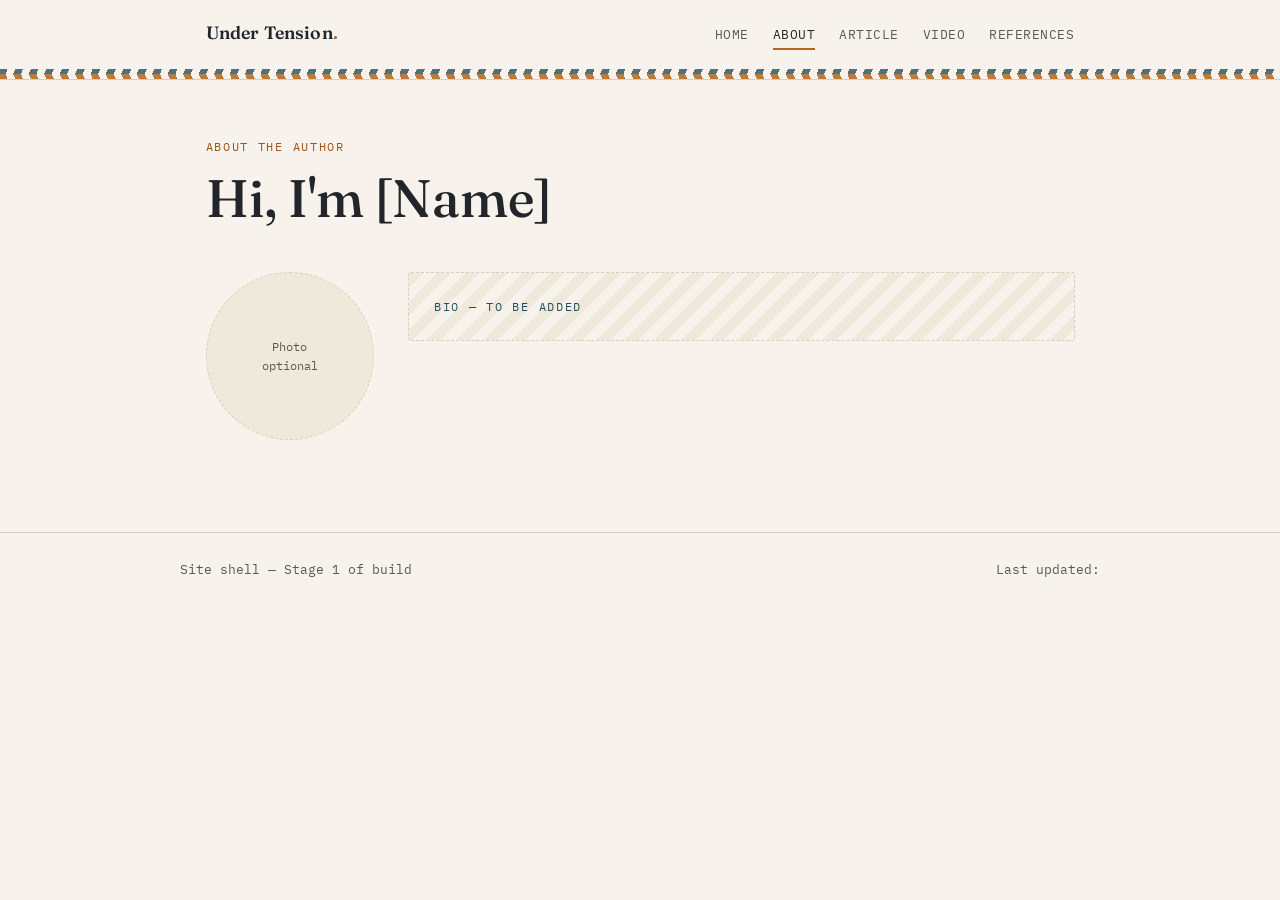
==== about.html @ 56c51f3b "Add files via upload" ====
<!DOCTYPE html>
<html lang="en">
<head>
  <meta charset="UTF-8">
  <meta name="viewport" content="width=device-width, initial-scale=1.0">
  <title>About — Under Tension</title>
  <link rel="preconnect" href="https://fonts.googleapis.com">
  <link href="https://fonts.googleapis.com/css2?family=Fraunces:opsz,wght@9..144,500;9..144,600&family=Inter:wght@400;500;600&family=IBM+Plex+Mono:wght@500&display=swap" rel="stylesheet">
  <link rel="stylesheet" href="styles.css">
</head>
<body>

  <header class="site-header">
    <div class="nav-inner">
      <a class="site-wordmark" href="index.html">Under Tension<span>.</span></a>
      <nav class="site-nav" aria-label="Primary">
        <a href="index.html">Home</a>
        <a href="about.html" aria-current="page">About</a>
        <a href="article.html">Article</a>
        <a href="video.html">Video</a>
        <a href="references.html">References</a>
      </nav>
    </div>
    <div class="rope-rule" role="presentation"></div>
  </header>

  <main>

    <section class="hero" style="padding-bottom: 1rem;">
      <p class="eyebrow">About the Author</p>
      <h1>Hi, I'm [Name]</h1>
    </section>

    <section style="border-top: none; padding-top: 0;">
      <div class="about-grid">

        <!-- Photo optional — remove this block entirely if not using one -->
        <div class="avatar-placeholder">
          Photo<br>optional
        </div>

        <div class="about-text">
          <div class="placeholder">
            <p class="eyebrow" style="margin-bottom: 0;">Bio — to be added</p>
          </div>
        </div>

      </div>
    </section>

  </main>

  <footer class="site-footer">
    <div class="site-footer-inner">
      <span>Site shell — Stage 1 of build</span>
      <span>Last updated: <!-- TODO: date --></span>
    </div>
  </footer>

</body>
</html>
---- styles.css ----
/* ==========================================================================
   Design tokens
   ========================================================================== */
:root {
  --paper:      #F7F3EC;
  --paper-dim:  #EFE9DC;
  --ink:        #22262B;
  --ink-soft:   #565B54;
  --line:       #D8D0BE;
  --teal:       #2D5D6B;
  --teal-dim:   #24505C;
  --rust:       #B5651D;
  --rust-dim:   #9C561A;
  --alert:      #A63B2A;

  --display: "Fraunces", "Iowan Old Style", Georgia, serif;
  --body: "Inter", -apple-system, BlinkMacSystemFont, "Segoe UI", sans-serif;
  --mono: "IBM Plex Mono", "SFMono-Regular", Menlo, monospace;

  --max-w: 920px;
  --radius: 3px;
}

@media (prefers-reduced-motion: no-preference) {
  html { scroll-behavior: smooth; }
}

* { box-sizing: border-box; }

html, body {
  margin: 0;
  padding: 0;
  background: var(--paper);
  color: var(--ink);
  font-family: var(--body);
  font-size: 17px;
  line-height: 1.6;
}

img { max-width: 100%; display: block; }

a { color: var(--teal); text-decoration-thickness: 1.5px; text-underline-offset: 3px; }
a:hover { color: var(--teal-dim); }

a:focus-visible,
button:focus-visible,
input:focus-visible,
textarea:focus-visible {
  outline: 2px solid var(--rust);
  outline-offset: 3px;
}

h1, h2, h3 {
  font-family: var(--display);
  font-weight: 600;
  line-height: 1.15;
  margin: 0 0 0.5em;
  color: var(--ink);
}

h1 { font-size: clamp(2.1rem, 4.5vw, 3.1rem); font-weight: 500; }
h2 { font-size: clamp(1.4rem, 3vw, 1.9rem); }
h3 { font-size: 1.15rem; }

p { margin: 0 0 1.1em; color: var(--ink); }

.eyebrow {
  font-family: var(--mono);
  font-size: 0.72rem;
  letter-spacing: 0.14em;
  text-transform: uppercase;
  color: var(--rust-dim);
  margin: 0 0 0.9em;
}

/* ==========================================================================
   Signature element: woven-rope rule
   used under the nav and between major sections, standing in for the
   climbing rope research that runs through the whole site
   ========================================================================== */
.rope-rule {
  height: 10px;
  width: 100%;
  background-image:
    repeating-linear-gradient(115deg,
      var(--teal) 0px, var(--teal) 7px,
      transparent 7px, transparent 14px),
    repeating-linear-gradient(65deg,
      var(--rust) 0px, var(--rust) 7px,
      transparent 7px, transparent 14px);
  background-size: 100% 5px;
  background-position: top, bottom;
  background-repeat: repeat-x;
  opacity: 0.85;
}

/* ==========================================================================
   Layout shell
   ========================================================================== */
.site-header {
  background: var(--paper);
  position: sticky;
  top: 0;
  z-index: 10;
  border-bottom: 1px solid var(--line);
}

.nav-inner {
  max-width: var(--max-w);
  margin: 0 auto;
  padding: 1.1rem 1.5rem;
  display: flex;
  align-items: baseline;
  justify-content: space-between;
  flex-wrap: wrap;
  gap: 0.75rem;
}

.site-wordmark {
  font-family: var(--display);
  font-size: 1.05rem;
  font-weight: 600;
  color: var(--ink);
  text-decoration: none;
  letter-spacing: 0.01em;
}
.site-wordmark:hover { color: var(--teal); }
.site-wordmark span { color: var(--rust); }

.site-nav { display: flex; gap: 1.4rem; flex-wrap: wrap; }

.site-nav a {
  font-family: var(--mono);
  font-size: 0.78rem;
  letter-spacing: 0.04em;
  text-transform: uppercase;
  color: var(--ink-soft);
  text-decoration: none;
  padding-bottom: 3px;
  border-bottom: 2px solid transparent;
}

.site-nav a:hover,
.site-nav a[aria-current="page"] {
  color: var(--ink);
  border-bottom-color: var(--rust);
}

main { max-width: var(--max-w); margin: 0 auto; padding: 0 1.5rem; }

.hero { padding: 3.4rem 0 2.6rem; }

section { padding: 2.4rem 0; border-top: 1px solid var(--line); }
section:first-of-type { border-top: none; }

.site-footer {
  margin-top: 3rem;
  border-top: 1px solid var(--line);
  padding: 1.6rem 1.5rem 2.4rem;
}
.site-footer-inner {
  max-width: var(--max-w);
  margin: 0 auto;
  font-family: var(--mono);
  font-size: 0.75rem;
  color: var(--ink-soft);
  display: flex;
  justify-content: space-between;
  flex-wrap: wrap;
  gap: 0.5rem;
}

/* ==========================================================================
   Reusable content blocks
   ========================================================================== */
.card {
  background: var(--paper-dim);
  border: 1px solid var(--line);
  border-radius: var(--radius);
  padding: 1.5rem 1.6rem;
}

.placeholder {
  border: 1.5px dashed var(--line);
  border-radius: var(--radius);
  padding: 1.4rem 1.5rem;
  color: var(--ink-soft);
  background: repeating-linear-gradient(
    135deg, var(--paper-dim), var(--paper-dim) 10px,
    var(--paper) 10px, var(--paper) 20px
  );
}
.placeholder .eyebrow { color: var(--teal-dim); }
.placeholder p:last-child { margin-bottom: 0; }

.avatar-placeholder {
  width: 168px;
  height: 168px;
  border-radius: 50%;
  border: 1.5px dashed var(--line);
  background: var(--paper-dim);
  display: flex;
  align-items: center;
  justify-content: center;
  font-family: var(--mono);
  font-size: 0.7rem;
  text-align: center;
  color: var(--ink-soft);
  flex-shrink: 0;
  padding: 1rem;
}

.about-grid {
  display: flex;
  gap: 2rem;
  align-items: flex-start;
  flex-wrap: wrap;
}
.about-grid .about-text { flex: 1 1 320px; }

.source-list {
  list-style: none;
  margin: 0;
  padding: 0;
  display: grid;
  gap: 0.9rem;
}
.source-list li {
  border-left: 3px solid var(--teal);
  padding: 0.15rem 0 0.15rem 1rem;
}
.source-list .source-role {
  font-family: var(--mono);
  font-size: 0.72rem;
  text-transform: uppercase;
  letter-spacing: 0.08em;
  color: var(--rust-dim);
  display: block;
  margin-bottom: 0.15rem;
}

.video-frame {
  aspect-ratio: 16 / 9;
  width: 100%;
  border: 1px solid var(--line);
  border-radius: var(--radius);
  overflow: hidden;
  background: var(--ink);
}
.video-frame iframe { width: 100%; height: 100%; border: 0; display: block; }

.article-embed {
  border: 1px solid var(--line);
  border-radius: var(--radius);
  overflow: hidden;
}
.article-embed .article-toolbar {
  background: var(--paper-dim);
  border-bottom: 1px solid var(--line);
  padding: 0.6rem 1rem;
  font-family: var(--mono);
  font-size: 0.72rem;
  color: var(--ink-soft);
  display: flex;
  justify-content: space-between;
}
.article-embed iframe {
  width: 100%;
  height: 78vh;
  min-height: 500px;
  border: 0;
  display: block;
  background: white;
}

.btn {
  display: inline-block;
  font-family: var(--mono);
  font-size: 0.78rem;
  text-transform: uppercase;
  letter-spacing: 0.06em;
  text-decoration: none;
  color: var(--paper);
  background: var(--teal);
  padding: 0.65rem 1.1rem;
  border-radius: var(--radius);
}
.btn:hover { background: var(--teal-dim); color: var(--paper); }

@media (max-width: 600px) {
  .hero { padding: 2.2rem 0 1.8rem; }
  .article-embed iframe { height: 60vh; }
}
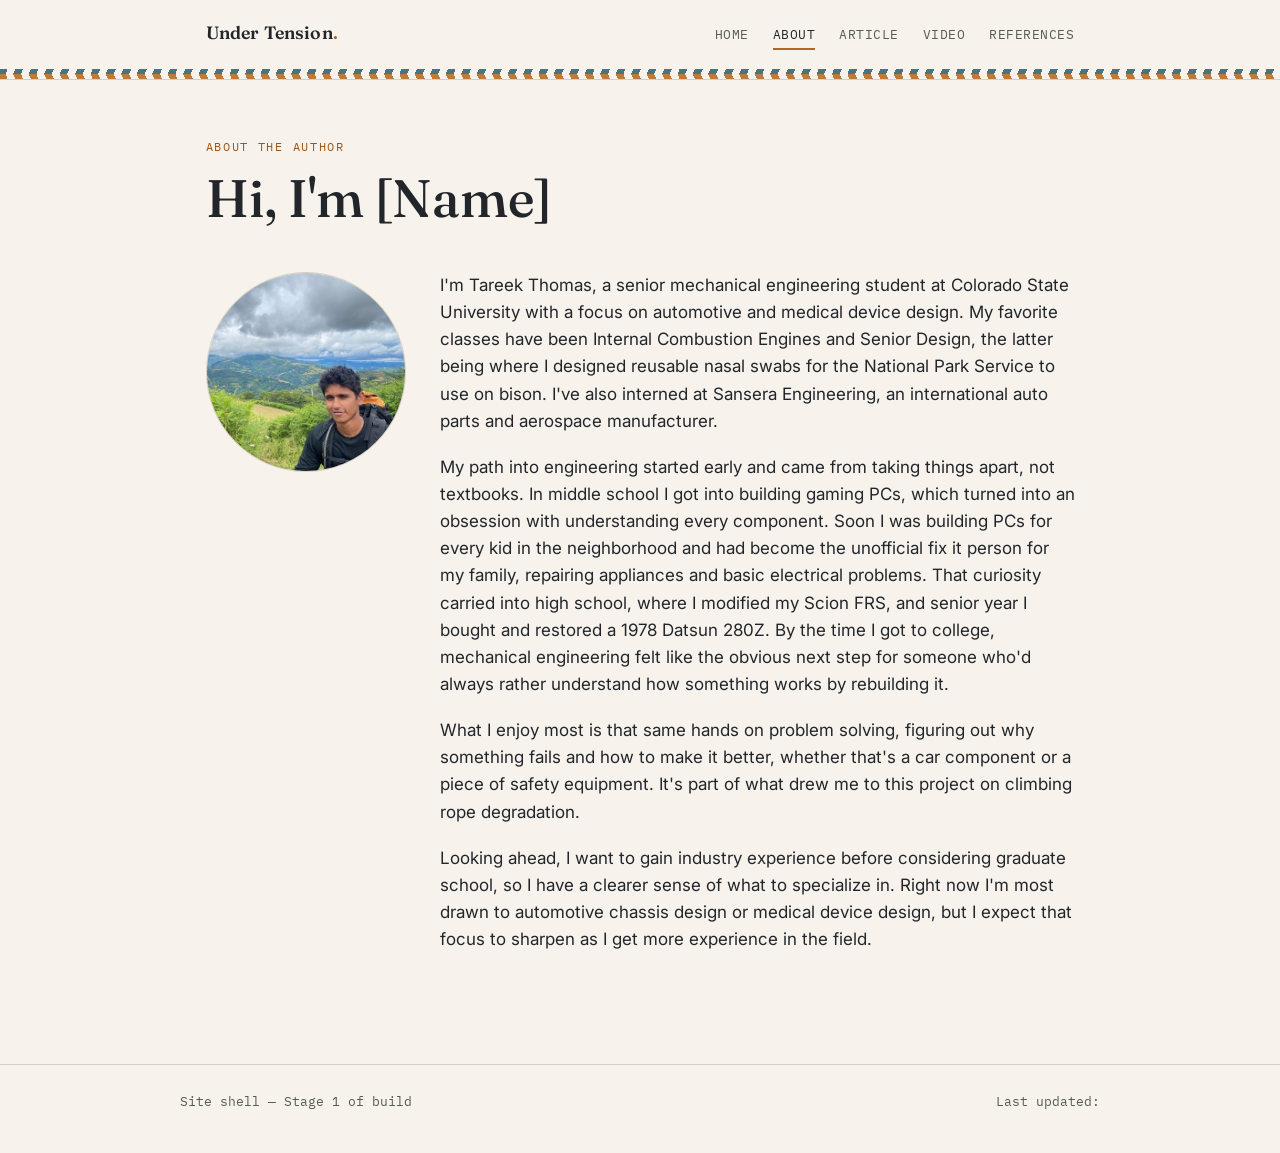
==== commit 0fd8d185: "Add files via upload About Page" ====
--- a/about.html
+++ b/about.html
@@ -34,15 +34,16 @@
     <section style="border-top: none; padding-top: 0;">
       <div class="about-grid">
 
-        <!-- Photo optional — remove this block entirely if not using one -->
-        <div class="avatar-placeholder">
-          Photo<br>optional
-        </div>
+        <img src="tareek-photo.jpg" alt="Photo of Tareek Thomas" style="width: 200px; height: 200px; object-fit: cover; border-radius: 50%; border: 1.5px solid var(--line); flex-shrink: 0;">
 
         <div class="about-text">
-          <div class="placeholder">
-            <p class="eyebrow" style="margin-bottom: 0;">Bio — to be added</p>
-          </div>
+          <p>I'm Tareek Thomas, a senior mechanical engineering student at Colorado State University with a focus on automotive and medical device design. My favorite classes have been Internal Combustion Engines and Senior Design, the latter being where I designed reusable nasal swabs for the National Park Service to use on bison. I've also interned at Sansera Engineering, an international auto parts and aerospace manufacturer.</p>
+
+          <p>My path into engineering started early and came from taking things apart, not textbooks. In middle school I got into building gaming PCs, which turned into an obsession with understanding every component. Soon I was building PCs for every kid in the neighborhood and had become the unofficial fix it person for my family, repairing appliances and basic electrical problems. That curiosity carried into high school, where I modified my Scion FRS, and senior year I bought and restored a 1978 Datsun 280Z. By the time I got to college, mechanical engineering felt like the obvious next step for someone who'd always rather understand how something works by rebuilding it.</p>
+
+          <p>What I enjoy most is that same hands on problem solving, figuring out why something fails and how to make it better, whether that's a car component or a piece of safety equipment. It's part of what drew me to this project on climbing rope degradation.</p>
+
+          <p>Looking ahead, I want to gain industry experience before considering graduate school, so I have a clearer sense of what to specialize in. Right now I'm most drawn to automotive chassis design or medical device design, but I expect that focus to sharpen as I get more experience in the field.</p>
         </div>
 
       </div>
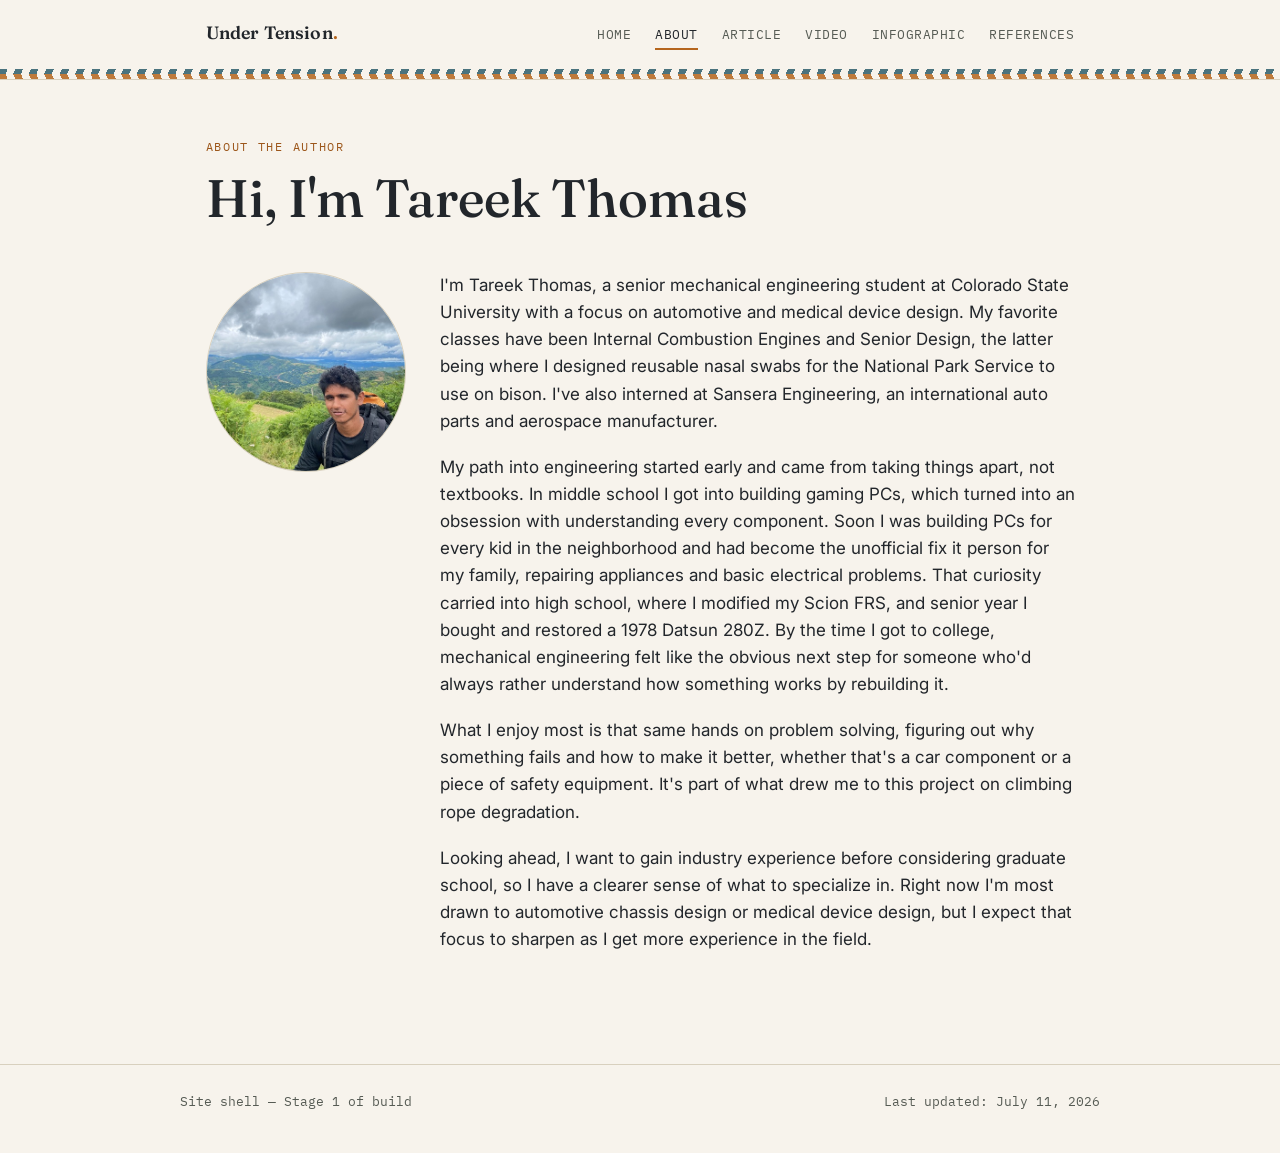
==== commit 6a8f81af: "Add files via upload" ====
--- a/about.html
+++ b/about.html
@@ -18,6 +18,7 @@
         <a href="about.html" aria-current="page">About</a>
         <a href="article.html">Article</a>
         <a href="video.html">Video</a>
+        <a href="infographic.html">Infographic</a>
         <a href="references.html">References</a>
       </nav>
     </div>
@@ -28,7 +29,7 @@
 
     <section class="hero" style="padding-bottom: 1rem;">
       <p class="eyebrow">About the Author</p>
-      <h1>Hi, I'm [Name]</h1>
+      <h1>Hi, I'm Tareek Thomas</h1>
     </section>
 
     <section style="border-top: none; padding-top: 0;">
@@ -54,7 +55,7 @@
   <footer class="site-footer">
     <div class="site-footer-inner">
       <span>Site shell — Stage 1 of build</span>
-      <span>Last updated: <!-- TODO: date --></span>
+      <span>Last updated: July 11, 2026</span>
     </div>
   </footer>
 
--- a/styles.css
+++ b/styles.css
@@ -239,6 +239,11 @@
   margin-bottom: 0.15rem;
 }
 
+.citation {
+  padding-left: 2em;
+  text-indent: -2em;
+}
+
 .video-frame {
   aspect-ratio: 16 / 9;
   width: 100%;
